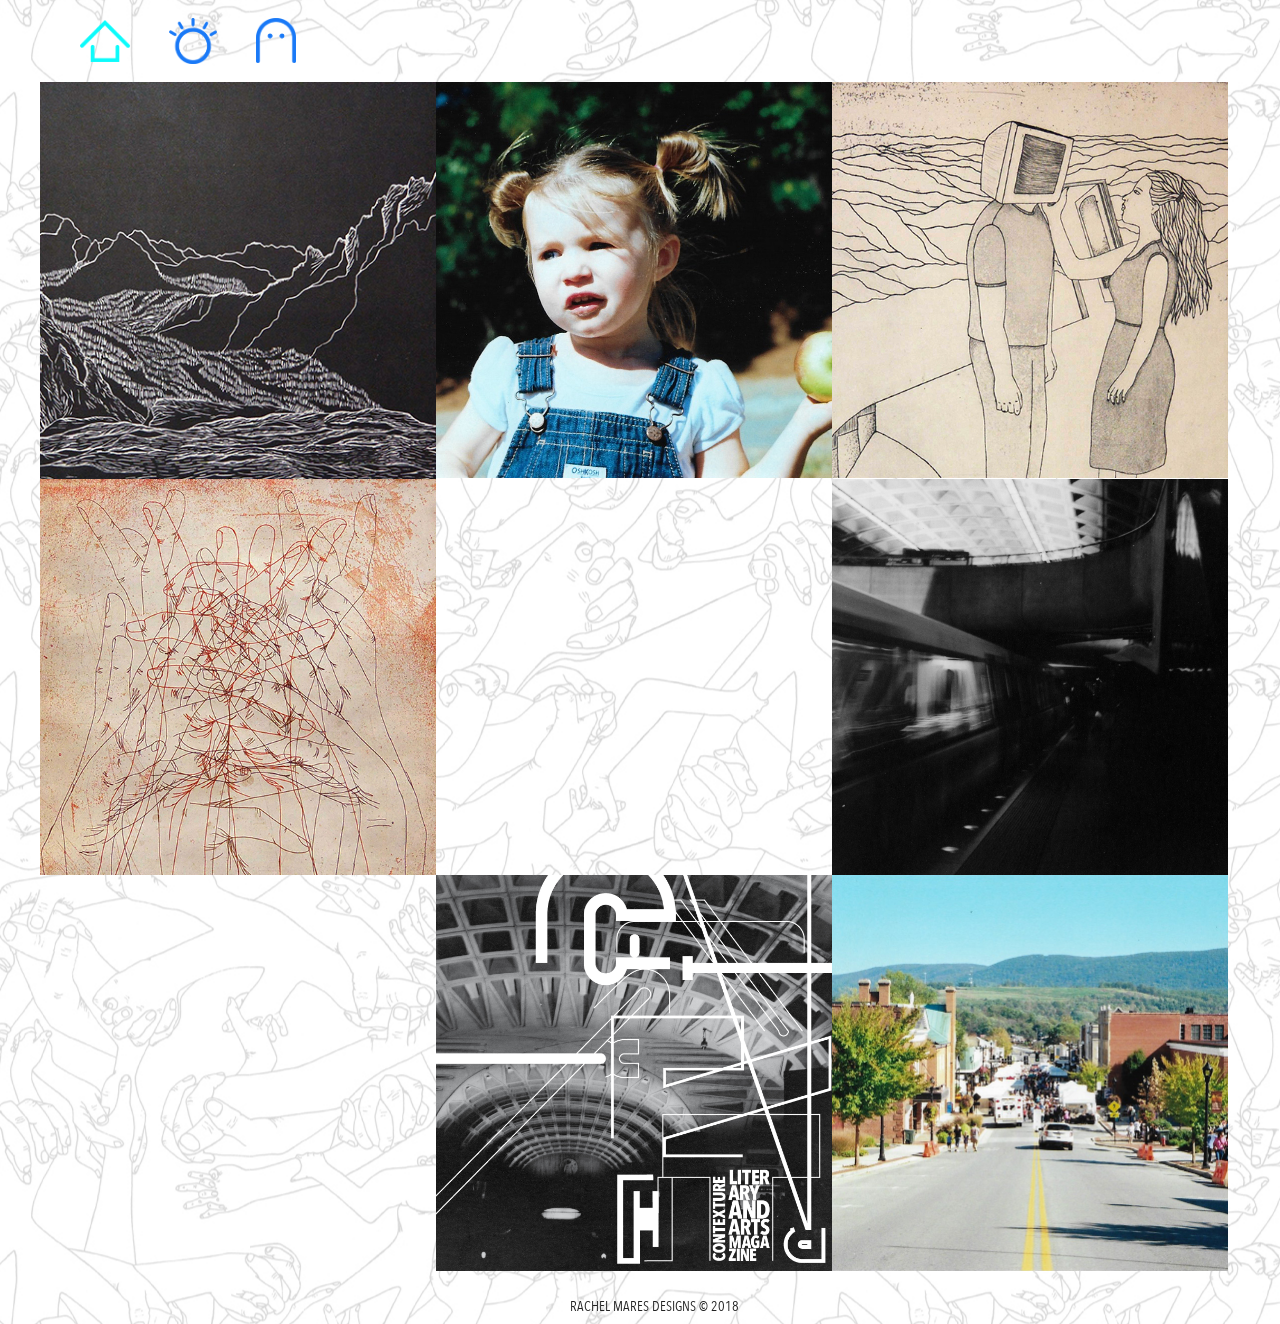
==== home.html @ d89ba02a "Third Upload" ====
<!doctype html>
<html class="no-js" lang="">

    
<head>
    <meta charset="utf-8">
    <meta http-equiv="x-ua-compatible" content="ie=edge">
    <title>HOME</title>
    <meta name="description" content="Hi there, my name is Rachel Mares. And making is my thing. Throughout my work, I strive to create captivating and thought-provoking moments through storytelling and linear details. I am a dreamer, a radical thinker, and am in the market to impact the visual world.">
    <meta name="viewport" content="width=device-width, initial-scale=1">
    <link rel="stylesheet" href="css/normalize.css">
    <link rel="stylesheet" href="css/lightbox.css">
    <link rel="stylesheet" href="css/style.css">
    <link rel="stylesheet" href="css/fonts.css">
    <link rel="stylesheet" href="js/main.js">
</head>

    
<body>
    <div class="container">
        
    <header>
        <nav>
            <ul>
                <li><a href="home.html"><img src="img/navicon-1_teal.png" width="50px" height=""/></a></li>
                <li><a href="work.html"><img src="img/navicon-2.png" width="48px" height=""/></a></li>
                <li><a href="about.html"><img src="img/navicon-3.png" width="40px" height=""/></a></li>
            </ul>
        </nav>
    </header>
    
<div class="row1">    
        
    <div class="grid">  
        <a href="img/aintno.jpg" data-lightbox="1" data-title="Ain't No">
            <img class="square" src="img/aintno_t.jpg" alt="aintno"/></a>
    </div>
        
    <div class="grid">
        <a class="" href="img/norah.jpg" data-lightbox="2" data-title="Apples">
            <img class="square" src="img/norah_T.jpg" alt="norah"/></a>
    </div>
        
    <div class="grid">
        <a href="img/itis.jpg" data-lightbox="6" data-title="It Is What It Is">
            <img class="square" src="img/itis_t.jpg" alt="it is what it is"/></a>
    </div> 
</div>     
        
<div class="row2">         
    <div class="grid">
        <a href="img/feels.jpg" data-lightbox="3" data-title="The Feels">
            <img class="square" src="img/feels_T.jpg" alt="the feels"/></a>
    </div>
        
    <div class="grid">
        <video playsinline autoplay muted loop class="square">
            <source src="img/monogram.mp4" type="video/mp4">
        </video>
    </div>
        
    <div class="grid">
        <a href="img/metro.jpg" data-lightbox="4" data-title="Moments">
            <img class="square" src="img/metro_T.jpg" alt="moments"/></a>
    </div>
</div>    
    
<div class="row3"> 
    <div class="grid">
         <a class="" href="img/thumb.jpg" data-lightbox="5" data-title="thumb.">
            <video playsinline autoplay muted loop class="square">
                <source src="img/thumb.mp4" type="video/mp4">
            </video></a>
    </div>
        
    <div class="grid">
        <a href="img/contexture.jpg" data-lightbox="9" data-title="Contexture">
            <img class="square" src="img/contexture_T.jpg" alt="Contexture"/></a>
    </div>
        
    <div class="grid">
         <a href="img/boro.jpg" data-lightbox="7" data-title="Waynesboro">
            <img class="square" src="img/boro_T.jpg"  alt="the boro"/></a>
    </div>
</div>        
     
    
        
        
        
        <!--APPLES-->
        <a class="apples" href="img/apples.jpg" data-lightbox="2" data-title="Apples">
            <img class="" src="img/apples.jpg" alt="Apples"/></a>
        
        <a class="apples" href="img/apples2.jpg" data-lightbox="2" data-title="Apples">
            <img class="" src="img/apples2.jpg" alt="Apples"/></a>
        
        <a class="apples" href="img/apples3.jpg" data-lightbox="2" data-title="Apples">
            <img class="" src="img/apples3.jpg" alt="Apples"/></a>
        
        <a class="apples" href="img/apples4.jpg" data-lightbox="2" data-title="Apples">
            <img class="" src="img/apples4.jpg" alt="Apples"/></a>
        
        <a class="apples" href="img/apples5.jpg" data-lightbox="2" data-title="Apples">
            <img class="" src="img/apples5.jpg" alt="Apples"/></a>
        
        <a class="apples" href="img/apples6.jpg" data-lightbox="2" data-title="Apples">
            <img class="" src="img/apples6.jpg" alt="Apples"/></a>
        
        <a class="apples" href="img/apples7.jpg" data-lightbox="2" data-title="Apples">
            <img class="" src="img/apples7.jpg" alt="Apples"/></a>
        
        <a class="apples" href="img/apples8.jpg" data-lightbox="2" data-title="Apples">
            <img class="" src="img/apples8.jpg" alt="Apples"/></a>
        
        <a class="apples" href="img/apples9.jpg" data-lightbox="2" data-title="Apples">
            <img class="" src="img/apples9.jpg" alt="Apples"/></a>
        
        <a class="apples" href="img/apples10.jpg" data-lightbox="2" data-title="Apples">
            <img class="" src="img/apples10.jpg" alt="Apples"/></a>
        
        <a class="apples" href="img/apples11.jpg" data-lightbox="2" data-title="Apples">
            <img class="" src="img/apples11.jpg" alt="Apples"/></a>
        
        <a class="apples" href="img/apples12.jpg" data-lightbox="2" data-title="Apples">
            <img class="" src="img/apples12.jpg" alt="Apples"/></a>
        
        <a class="apples" href="img/apples13.jpg" data-lightbox="2" data-title="Apples">
            <img class="" src="img/apples13.jpg" alt="Apples"/></a>
        
        <a class="apples" href="img/apples14.jpg" data-lightbox="2" data-title="Apples">
            <img class="" src="img/apples14.jpg" alt="Apples"/></a>
        
        <a class="apples" href="img/apples15.jpg" data-lightbox="2" data-title="Apples">
            <img class="" src="img/apples15.jpg" alt="Apples"/></a>
        
        
        <!--MOMENTS-->
        <a class="moments" href="img/moments7.jpg" data-lightbox="4" data-title="Moments">
            <img class="" src="img/moments7.jpg" alt="Moments"/></a>
        
        <a class="moments" href="img/moments8.jpg" data-lightbox="4" data-title="Moments">
            <img class="" src="img/moments8.jpg" alt="Moments"/></a>
        
        <a class="moments" href="img/moments.jpg" data-lightbox="4" data-title="Moments">
            <img class="" src="img/moments.jpg" alt="Moments"/></a>
        
        <a class="moments" href="img/moments2.jpg" data-lightbox="4" data-title="Moments">
            <img class="" src="img/moments2.jpg" alt="Moments"/></a>
        
        <a class="moments" href="img/moments3.jpg" data-lightbox="4" data-title="Moments">
            <img class="" src="img/moments3.jpg" alt="Moments"/></a>
        
        <a class="moments" href="img/moments4.jpg" data-lightbox="4" data-title="Moments">
            <img class="" src="img/moments4.jpg" alt="Moments"/></a>
        
        <a class="moments" href="img/moments5.jpg" data-lightbox="4" data-title="Moments">
            <img class="" src="img/moments5.jpg" alt="Moments"/></a>
        
        <a class="moments" href="img/moments9.jpg" data-lightbox="4" data-title="Moments">
            <img class="" src="img/moments9.jpg" alt="Moments"/></a>
        
        <a class="moments" href="img/moments6.jpg" data-lightbox="4" data-title="Moments">
            <img class="" src="img/moments6.jpg" alt="Moments"/></a>
        
        <a class="moments" href="img/moments10.jpg" data-lightbox="4" data-title="Moments">
            <img class="" src="img/moments10.jpg" alt="Moments"/></a>
        
        <a class="moments" href="img/moments11.jpg" data-lightbox="4" data-title="Moments">
            <img class="" src="img/moments11.jpg" alt="Moments"/></a>
        
        <a class="moments" href="img/moments12.jpg" data-lightbox="4" data-title="Moments">
            <img class="" src="img/moments12.jpg" alt="Moments"/></a>
        
        <a class="moments" href="img/moments13.jpg" data-lightbox="4" data-title="Moments">
            <img class="" src="img/moments13.jpg" alt="Moments"/></a>
        
        <a class="moments" href="img/moments14.jpg" data-lightbox="4" data-title="Moments">
            <img class="" src="img/moments14.jpg" alt="Moments"/></a>
        
        
        <!--PEOPLE-->
        <a class="peoples" href="img/people2.jpg" data-lightbox="10" data-title="Peoples">
            <img class="" src="img/people2.jpg" alt="Peoples"/></a>
        
        <a class="peoples" href="img/people3.jpg" data-lightbox="10" data-title="Peoples">
            <img class="" src="img/people3.jpg" alt="Peoples"/></a>
        
        <a class="peoples" href="img/people4.jpg" data-lightbox="10" data-title="Peoples">
            <img class="" src="img/people4.jpg" alt="Peoples"/></a>
        
        <a class="peoples" href="img/people5.jpg" data-lightbox="10" data-title="Peoples">
            <img class="" src="img/people5.jpg" alt="Peoples"/></a>
        
        <a class="peoples" href="img/people6.jpg" data-lightbox="10" data-title="Peoples">
            <img class="" src="img/people6.jpg" alt="Peoples"/></a>
        
        <a class="peoples" href="img/people7.jpg" data-lightbox="10" data-title="Peoples">
            <img class="" src="img/people7.jpg" alt="Peoples"/></a>
        
        <a class="peoples" href="img/people8.jpg" data-lightbox="10" data-title="Peoples">
            <img class="" src="img/people8.jpg" alt="Peoples"/></a>
        
   
        <!--THUMB-->
        <a class="thumb" href="img/thumbb.jpg" data-lightbox="5" data-title="thumb.">
            <img class="" src="img/thumbb.jpg" alt="thumb."/></a>
        
        <a class="thumb" href="img/thumb1.jpg" data-lightbox="5" data-title="thumb.">
            <img class="" src="img/thumb1.jpg" alt="thumb."/></a>
        
        <a class="thumb" href="img/thumb2.jpg" data-lightbox="5" data-title="thumb.">
            <img class="" src="img/thumb2.jpg" alt="thumb."/></a>
        
        <a class="thumb" href="img/thumb3.jpg" data-lightbox="5" data-title="thumb.">
            <img class="" src="img/thumb3.jpg" alt="thumb."/></a>
        
        <a class="thumb" href="img/thumb4.jpg" data-lightbox="5" data-title="thumb.">
            <img class="" src="img/thumb4.jpg" alt="thumb."/></a>
        
        <a class="thumb" href="img/thumb5.jpg" data-lightbox="5" data-title="thumb.">
            <img class="" src="img/thumb5.jpg" alt="thumb."/></a>
        
        <a class="thumb" href="img/thumb6.jpg" data-lightbox="5" data-title="thumb.">
            <img class="" src="img/thumb6.jpg" alt="thumb."/></a>
        
        <a class="thumb" href="img/thumb7.jpg" data-lightbox="5" data-title="thumb.">
            <img class="" src="img/thumb7.jpg" alt="thumb."/></a>
        
        <!--CONTEXTURE-->
        <a href="img/contexture1.jpg" data-lightbox="9" data-title="Contexture">
            <img class="nonshop" src="img/contexture1.jpg" alt="moments"/></a>
        <a href="img/contexture2.jpg" data-lightbox="9" data-title="Contexture">
            <img class="nonshop" src="img/contexture2.jpg" alt="moments"/></a>
        <a href="img/contexture3.jpg" data-lightbox="9" data-title="Contexture">
            <img class="nonshop" src="img/contexture3.jpg" alt="moments"/></a>
        <a href="img/contexture4.jpg" data-lightbox="9" data-title="Contexture">
            <img class="nonshop" src="img/contexture4.jpg" alt="moments"/></a>
        <a href="img/contexture5.jpg" data-lightbox="9" data-title="Contexture">
            <img class="nonshop" src="img/contexture5.jpg" alt="moments"/></a>
        <a href="img/contexture6.jpg" data-lightbox="9" data-title="Contexture">
            <img class="nonshop" src="img/contexture6.jpg" alt="moments"/></a>
        <a href="img/contexture7.jpg" data-lightbox="9" data-title="Contexture">
            <img class="nonshop" src="img/contexture7.jpg" alt="moments"/></a>
        <a href="img/contexture8.jpg" data-lightbox="9" data-title="Contexture">
            <img class="nonshop" src="img/contexture8.jpg" alt="moments"/></a>
        <a href="img/contexture9.jpg" data-lightbox="9" data-title="Contexture">
            <img class="nonshop" src="img/contexture9.jpg" alt="moments"/></a>
        <a href="img/contexture10.jpg" data-lightbox="9" data-title="Contexture">
            <img class="nonshop" src="img/contexture10.jpg" alt="moments"/></a>
        <a href="img/contexture11.jpg" data-lightbox="9" data-title="Contexture">
            <img class="nonshop" src="img/contexture11.jpg" alt="moments"/></a>
        
        
     
        

 

    </div><!--end of container-->




    <script src="js/vendor/modernizr-3.5.0.min.js"></script>
    <script src="https://code.jquery.com/jquery-3.2.1.min.js" integrity="sha256-hwg4gsxgFZhOsEEamdOYGBf13FyQuiTwlAQgxVSNgt4=" crossorigin="anonymous"></script>
    <script>window.jQuery || document.write('<script src="js/vendor/jquery-3.2.1.min.js"><\/script>')</script>
    <script src="js/main.js"></script>
    <script src="js/vendor/lightbox.js"></script>
    
    <!-- Google Analytics: change UA-XXXXX-Y to be your site's ID. -->
    <script>
        window.ga=function(){ga.q.push(arguments)};ga.q=[];ga.l=+new Date;
        ga('create','UA-XXXXX-Y','auto');ga('send','pageview')
    </script>
    <script src="https://www.google-analytics.com/analytics.js" async defer></script>
    
<script>
$('.grid').masonry({
  // set itemSelector so .grid-sizer is not used in layout
  itemSelector: '.grid-item',
  // use element for option
  columnWidth: '.grid-sizer',
  percentPosition: true
})
</script>
    
    
</body>

<div class="clearfix"></div>    
    
<footer> 
<p class="foot">RACHEL MARES DESIGNS &copy; 2018</p>
</footer>
    
</html>
---- css/style.css ----
html {
    color: #222;
    font-size: 1em;
    line-height: 1.4;
}

::-moz-selection {
    background: #b3d4fc;
    text-shadow: none;
}

::selection {
    background: #b3d4fc;
    text-shadow: none;
}

hr {
    display: block;
    height: 1px;
    border: 0;
    border-top: 1px solid #ccc;
    margin: 1em 0;
    padding: 0;
}

audio,
canvas,
iframe,
img,
svg,
video {
    vertical-align: middle;
}

fieldset {
    border: 0;
    margin: 0;
    padding: 0;
}

textarea {
    resize: vertical;
}

/* ==========================================================================
   MOBILE FIRST STYLES -- This is for mobile views
   ========================================================================== */

.container {
    width: 100%;
    max-width: 1200px;
    margin: 0 auto;
    
}

.container:after {
  content: '';
  display: block;
  clear: both;
  padding: 0em;
}

body {
    background:url(../images/repeat-background.jpg) center center;
    font-size: 18px;
    font-family: avenir next condensed, sans-serif;
    text-align: left;
    margin: auto;
}

.overlay {
    background-color: rgba(255,255,255,0.8);
}

.mmm-1 {
    display: block;
    width:70%;
    margin: 0 auto;
    padding-top: 9em;
}
.mmm-2 {
    display: none;
}

h1 {
    padding: .5em .5em 0em .4em;
    margin: 0 auto;
    font-size: 2.5em;
}

.mmm {
    width: 80%;
    padding: 0em 1em 1em 1em;
    display: block;
    max-width: 300px;
}

.profile {
    
}

.apples {
    display: none;
    }    
    
.moments {
    display: none;    
    }   
 
.peoples {
    display: none;    
    }

.thumb {
    display: none;
}

.about {
    padding: 0em 1em;
    display: relative;
}

.hi {
    font-weight: 700;
    color: #1979f7;
}

p {
    padding-left: 2em;
    margin-top: 0em;
    margin-bottom: .5em;
}

.contact {
    padding: 0em 1em;
}

.lately {
    padding: 0em 1em;
}

.insta {
    margin: 0 auto;
}

.social {
    padding: 1em 0em 1em 1em;
}

.shop {
    position: relative;
    width: 100%;
    padding-bottom: 1em;
    display: block;
    margin: 0 auto;
}

.description {
    margin: 0 auto;
    padding: 0em 1em 3em 1.5em;
    display: block;
}

.nonshop {
    display: none;    
    }

.selected{
    color: #1979f7!important;
    }

.left {
    width: 70%;
    float: none;
    display: block;
    padding: .25em 0em 0em 2em;
}

.mid, .right {
    width: 70%;
    float: none;
    display: block;
    padding: 1em 0em 0em 2em;
    }

h2 {
    padding: .5em 0em .5em .25em;
    margin: 0 auto;
}


.grid {
    padding: 0em; 
}

.square {
    width: 100%;
    position: relative;
    margin: 0 auto;
    padding: 0em;
}

.square:hover {
    opacity:.7;   
    }



/***************** SPLASH *****************/

.splash {
	height: 700px;
	z-index: 999;
	text-align: center;
}


a.splash-arrow {
	color: #1979f7;
	font-size: 1.2em;
	display:inline-block;
    position:relative;
    padding: 0;
    text-decoration: none;
    line-height: 50px;
	top:75%;
	font-weight: bold;
	transition: all 0.2s ease;
    margin-top: 45%;  
}

a.splash-arrow:hover {
	color: #0DFBFB;
}





/******************** NAV ********************/

nav {
    margin: 0 auto;
}

nav ul li {
    display: inline;
    padding: 0em 2em 0em 0em;
    margin: 0 auto;
}


/******************** SUB-NAV ********************/

.subnav ul li {
    display: block;
    list-style-type: none;
    margin-left: 4.75em;
}

.subnav ul li a {
    text-decoration: none;
    color: black;
    font-weight: 600;
    font-size: .75em;
}

.subnav a:hover {
    color: #0DFBFB;
} 



/* ==========================================================================
   MEDIA QUERIES -- This is for transition betweent the mobile and desktop views
   ========================================================================== */

@media only screen and (min-width: 600px) and (max-width: 1050px)  {
    
.shop {
    width: 30%;
    float: left;
}
    
.description {
    width: 30%;
    float: left;
    display: block;
}   
   
    
    
    
    
    
    
    
} /*******DON'T DELETE THIS BRACKET-END OF TRANSITION FROM MOBILE TO DESKTOP QUERY********/




/* ==========================================================================
   MEDIA QUERIES -- This is for desktop views
   ========================================================================== */

@media only screen and (min-width: 600px) {
    
.container {
    width: 100%;
    max-width: 1200px;
    margin: 0 auto;
    
    }
    
.mmm-1 {
    display: none;
}
    
.mmm-2 {
    margin: 0 auto;
    width: 80%;
    display: block;
    padding-top: 13em;
}
    
.container:after {
    content: "";
    display: table;
    clear: both;
    transition: all 600ms ease;

}

body {
    background:url(../images/repeat-background.jpg) center center;
    font-size: 18px;
    font-family: avenir next condensed, sans-serif;
    text-align: left;
}

.overlay {
    background-color: rgba(255,255,255,0.8);
}

.overlay:after {
  content: "";
  display: table;
  clear: both;
}

h1 {
    padding-left: .4em;
    font-size: 2.5em;
    margin: 0 auto;
}

.mmm {
    padding-left: 1em;
    clear: both;
    display: block;
    width: 300px;
}

.profile {
    float:left;
    padding: 1.1em 0em 1.75em 0em;
    width: 30%;
    min-width:400px;
}

.about {
    float: right;
    width: 60%;
    display: block;
    padding-left: 0em;   
}

.hi {
    font-weight: 700;
    color: #1979f7;
}

.contact {
    float: left;
    padding-right: 5em;
    padding-left: 0em;
}

.lately {
    float: right;
    width: 60%;
}

h2 {
    padding-top: .5em;
    padding-bottom: .5em;
    margin: 0 auto;
}    

.contacth2 {
    padding-left: .75em;
    padding-top: 1em
    }    
    
p {
    padding-left: 2.75em;
    padding-right: .6em;
    margin-top: 0em;
    margin-bottom: .5em;
}

.insta {
    padding-top: 1em;
}

.left {
    padding-left: 3em;
    width: 28%;
    display: inline;
    padding-top: 0em;
    padding-bottom: .5em;
}
    
.mid, .right {
    padding-left: 1em;
    width: 28%;
    display: inline;
    padding-top: 0em;
    padding-bottom: .5em;
}
 
.left:hover {
    opacity:.7;   
    }
    
.mid:hover {
    opacity:.7;   
    }
    
.right:hover {
    opacity:.7;   
    }    
    
.social {
    float: left;
    display: inline-block;
    padding: 1.5em 0em .5em 1em;
}    

.apples {
    display: none;
    }    
    
.moments {
    display: none;    
    }   
 
.peoples {
    display: none;    
    }
    
.thumb {
    display: none;
}    

.shop {
    display: block;
    width: 40%;
    float: left;
    padding-bottom: 4em;
    margin-left: 6.9em;
}

.shop:hover {
    opacity:.7;   
    }    
    
.description {
    float: right;
    display: block;
    width: 40%;
    margin-right: 4em;
    padding: 0em;
}    
    
.nonshop {
    display: none;    
    }

.monogram {
    border: 1px  solid black;
    display: block;
    width: 40%;
    float: left;
    margin-left: 6.9em;
    animation-duration: 5s;
    }
    
.icons {
    float: left;
    position: relative;
    } 
  
video.thumbvid {
    display: block;
    width: 40%;
    float: left;
    padding-bottom: 4em;
    margin-left: 6.9em;
    background-size: contain;
    }
    
.foot {
    text-align: center;
    font-size: .75em;
    padding-top: 2em;
    }
    
.grid {
    float: left;
    width: 33%;
    margin:0 auto;
    padding: 0em;
}

.square {
    width: 100%;
    position: relative;
    margin: 0 auto;
    padding: 0em;
}  
    
.row1, .row2, .row3 {
    clear: both;    
    }    

.square:hover {
    opacity:.7;   
    }    
    
    
    
    
/***** ----- splash arrow --*****/
    
a.splash-arrow {
	
	display:inline-block;
    position:relative;
    padding: 0;
    line-height: 50px;
	top:75%;
	text-decoration: none;
	font-weight: bold;
	transition: all 0.2s ease;
    margin-top: 20%;
    
}
    
    
/******** ---- grid ---- ********/

.grid {
    
  
}

/* clearfix */
.grid:after {
  content: '';
  display: block;
  clear: both;
}

    
/********* ---- grid-item ---- *********/

.grid-sizer,
.grid-item {
  width: 10%;
}

.grid-item--width1 { width: 10%; }
.grid-item--width2 { width: 20%; }
.grid-item--width3 { width: 30%; }
.grid-item--width4 { width: 40%; }
.grid-item--width5 { width: 50%; }
.grid-item--width6 { width: 60%; }
.grid-item--width7 { width: 70%; }
.grid-item--width8 { width: 80%; }
.grid-item--width9 { width: 90%; }
.grid-item--width10 { width: 100%; }
    
    
}/****DON'T DELETE THIS BRACKET--END OF MEDIA DESKTOP QUERY****/

/* ==========================================================================
   TRANSITION FROM DESKTOP TO MOBILE VIEW
   ========================================================================== */

@media only screen and (min-width: 600px) and (max-width: 1200px)  {
.about, .lately {
    float: none;
    display: block;
    margin: 0 auto;
    }

.profile {
    padding-right: 1.75em;
    
    }    
    
.lately {
    
    position: relative;
    display: block;
    }    
    
.left, .mid, .right {
    width: 40%;
    }    
    
.icons {
    float: left;
    display: block;
    } 
    
    
.lately {
    padding: 0em;    
    }    
    
}/****DON'T DELETE THIS BRACKET****/


/* ==========================================================================
   Helper classes
   ========================================================================== */

/*
 * Hide visually and from screen readers
 */

.hidden {
    display: none !important;
}

.clearfix:before,
.clearfix:after {
    content: " "; /* 1 */
    display: table; /* 2 */
}

.clearfix:after {
    clear: both;
}
---- css/fonts.css ----
@font-face {
    font-family: 'Avenir Next Condensed Demi';
    src: url('AvenirNextCondensed-DemiBoldItalic.woff2') format('woff2'),
        url('AvenirNextCondensed-DemiBoldItalic.woff') format('woff');
    font-weight: 600;
    font-style: italic;
}

@font-face {
    font-family: 'Avenir Next Condensed Ultra';
    src: url('AvenirNextCondensed-UltraLight.woff2') format('woff2'),
        url('AvenirNextCondensed-UltraLight.woff') format('woff');
    font-weight: 200;
    font-style: normal;
}

@font-face {
    font-family: 'Avenir Next Condensed';
    src: url('AvenirNextCondensed-Medium.woff2') format('woff2'),
        url('AvenirNextCondensed-Medium.woff') format('woff');
    font-weight: 500;
    font-style: normal;
}

@font-face {
    font-family: 'Avenir Next Condensed';
    src: url('AvenirNextCondensed-Italic.woff2') format('woff2'),
        url('AvenirNextCondensed-Italic.woff') format('woff');
    font-weight: normal;
    font-style: italic;
}

@font-face {
    font-family: 'Avenir Next Condensed';
    src: url('AvenirNextCondensed-Regular.woff2') format('woff2'),
        url('AvenirNextCondensed-Regular.woff') format('woff');
    font-weight: normal;
    font-style: normal;
}

@font-face {
    font-family: 'Avenir Next Condensed';
    src: url('AvenirNextCondensed-Bold.woff2') format('woff2'),
        url('AvenirNextCondensed-Bold.woff') format('woff');
    font-weight: bold;
    font-style: normal;
}

@font-face {
    font-family: 'Avenir Next Condensed Ultra';
    src: url('AvenirNextCondensed-UltraLightItalic.woff2') format('woff2'),
        url('AvenirNextCondensed-UltraLightItalic.woff') format('woff');
    font-weight: 200;
    font-style: italic;
}

@font-face {
    font-family: 'Avenir Next Condensed Demi';
    src: url('AvenirNextCondensed-DemiBold.woff2') format('woff2'),
        url('AvenirNextCondensed-DemiBold.woff') format('woff');
    font-weight: 600;
    font-style: normal;
}

@font-face {
    font-family: 'Avenir Next Condensed';
    src: url('AvenirNextCondensed-BoldItalic.woff2') format('woff2'),
        url('AvenirNextCondensed-BoldItalic.woff') format('woff');
    font-weight: bold;
    font-style: italic;
}

@font-face {
    font-family: 'Avenir Next Condensed';
    src: url('AvenirNextCondensed-Heavy.woff2') format('woff2'),
        url('AvenirNextCondensed-Heavy.woff') format('woff');
    font-weight: 900;
    font-style: normal;
}

@font-face {
    font-family: 'Avenir Next Condensed';
    src: url('AvenirNextCondensed-MediumItalic.woff2') format('woff2'),
        url('AvenirNextCondensed-MediumItalic.woff') format('woff');
    font-weight: 500;
    font-style: italic;
}

@font-face {
    font-family: 'Avenir Next Condensed';
    src: url('AvenirNextCondensed-HeavyItalic.woff2') format('woff2'),
        url('AvenirNextCondensed-HeavyItalic.woff') format('woff');
    font-weight: 900;
    font-style: italic;
}
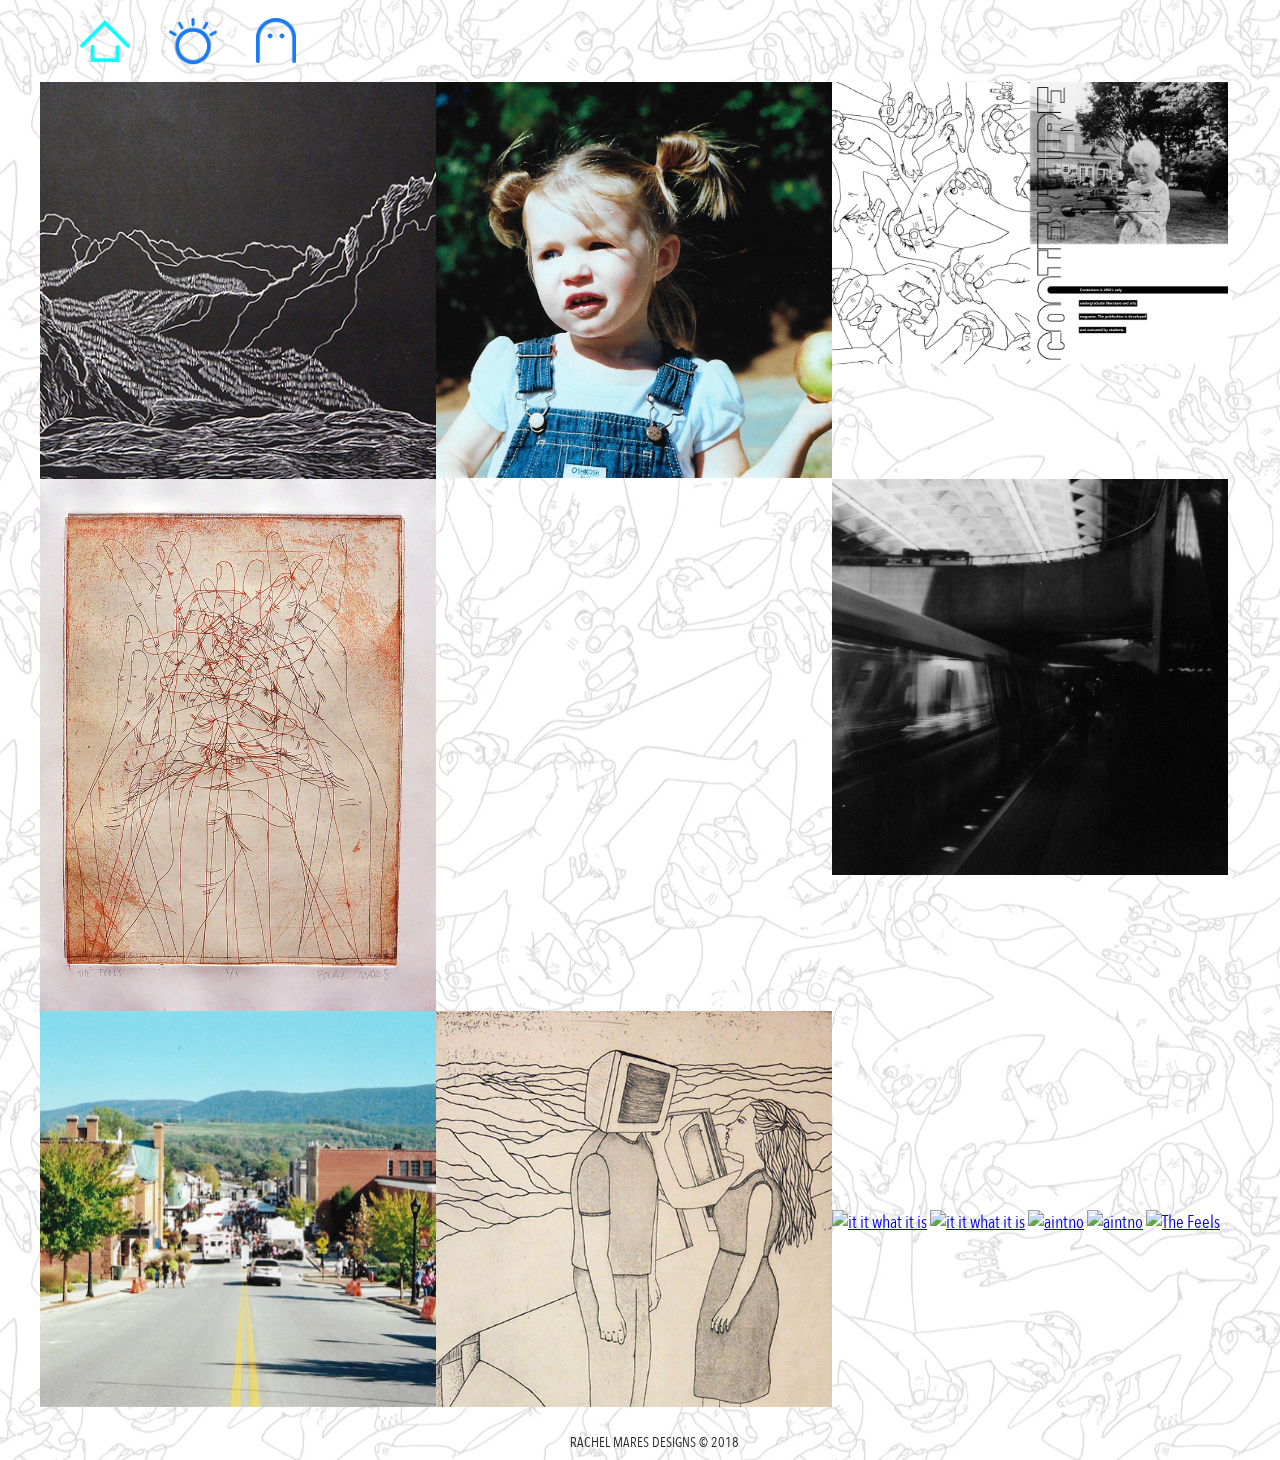
==== commit 8d63392c: "Updated html" ====
--- a/home.html
+++ b/home.html
@@ -42,15 +42,15 @@
     </div>
         
     <div class="grid">
-        <a href="img/itis.jpg" data-lightbox="6" data-title="It Is What It Is">
-            <img class="square" src="img/itis_t.jpg" alt="it is what it is"/></a>
-    </div> 
+        <a href="img/contexture1.jpg" data-lightbox="9" data-title="Contexture">
+            <img class="square" src="img/contexture1.jpg" alt="Contexture"/></a>
+    </div>
 </div>     
         
 <div class="row2">         
     <div class="grid">
         <a href="img/feels.jpg" data-lightbox="3" data-title="The Feels">
-            <img class="square" src="img/feels_T.jpg" alt="the feels"/></a>
+            <img class="square" src="img/feels.jpg" alt="the feels"/></a>
     </div>
         
     <div class="grid">
@@ -66,25 +66,39 @@
 </div>    
     
 <div class="row3"> 
+    <div class="grid">
+         <a href="img/boro.jpg" data-lightbox="7" data-title="Waynesboro">
+            <img class="square" src="img/boro_T.jpg"  alt="the boro"/></a>
+    </div>
+    
+    <div class="grid">
+        <a href="img/itis.jpg" data-lightbox="6" data-title="It Is What It Is">
+            <img class="square" src="img/itis_t.jpg" alt="it is what it is"/></a>
+    </div>
+    
     <div class="grid">
          <a class="" href="img/thumb.jpg" data-lightbox="5" data-title="thumb.">
             <video playsinline autoplay muted loop class="square">
                 <source src="img/thumb.mp4" type="video/mp4">
             </video></a>
     </div>
-        
-    <div class="grid">
-        <a href="img/contexture.jpg" data-lightbox="9" data-title="Contexture">
-            <img class="square" src="img/contexture_T.jpg" alt="Contexture"/></a>
-    </div>
-        
-    <div class="grid">
-         <a href="img/boro.jpg" data-lightbox="7" data-title="Waynesboro">
-            <img class="square" src="img/boro_T.jpg"  alt="the boro"/></a>
-    </div>
 </div>        
      
-    
+        <!--IT IS-->
+        <a class="itis" href="img/itis2.jpg" data-lightbox="6" data-title="It Is What It Is">
+            <img class="" src="img/itis2.jpg" alt="it it what it is"/></a>
+        <a class="itis" href="img/itis3.jpg" data-lightbox="6" data-title="It Is What It Is">
+            <img class="" src="img/itis3.jpg" alt="it it what it is"/></a>
+        
+        <!--AINT NO-->
+        <a class="aintno" href="img/aintno2.jpg" data-lightbox="1" data-title="Ain't No">
+            <img class="" src="img/aintno2.jpg" alt="aintno"/></a>
+        <a class="aintno" href="img/aintno3.jpg" data-lightbox="1" data-title="Ain't No">
+            <img class="" src="img/aintno3.jpg" alt="aintno"/></a>
+       
+        <!--FEELS-->
+        <a class="itis" href="img/feels2.jpg" data-lightbox="3" data-title="The Feels">
+            <img class="" src="img/feels2.jpg" alt="The Feels"/></a>
         
         
         
@@ -228,8 +242,6 @@
             <img class="" src="img/thumb7.jpg" alt="thumb."/></a>
         
         <!--CONTEXTURE-->
-        <a href="img/contexture1.jpg" data-lightbox="9" data-title="Contexture">
-            <img class="nonshop" src="img/contexture1.jpg" alt="moments"/></a>
         <a href="img/contexture2.jpg" data-lightbox="9" data-title="Contexture">
             <img class="nonshop" src="img/contexture2.jpg" alt="moments"/></a>
         <a href="img/contexture3.jpg" data-lightbox="9" data-title="Contexture">
@@ -244,12 +256,6 @@
             <img class="nonshop" src="img/contexture7.jpg" alt="moments"/></a>
         <a href="img/contexture8.jpg" data-lightbox="9" data-title="Contexture">
             <img class="nonshop" src="img/contexture8.jpg" alt="moments"/></a>
-        <a href="img/contexture9.jpg" data-lightbox="9" data-title="Contexture">
-            <img class="nonshop" src="img/contexture9.jpg" alt="moments"/></a>
-        <a href="img/contexture10.jpg" data-lightbox="9" data-title="Contexture">
-            <img class="nonshop" src="img/contexture10.jpg" alt="moments"/></a>
-        <a href="img/contexture11.jpg" data-lightbox="9" data-title="Contexture">
-            <img class="nonshop" src="img/contexture11.jpg" alt="moments"/></a>
         
         
      
